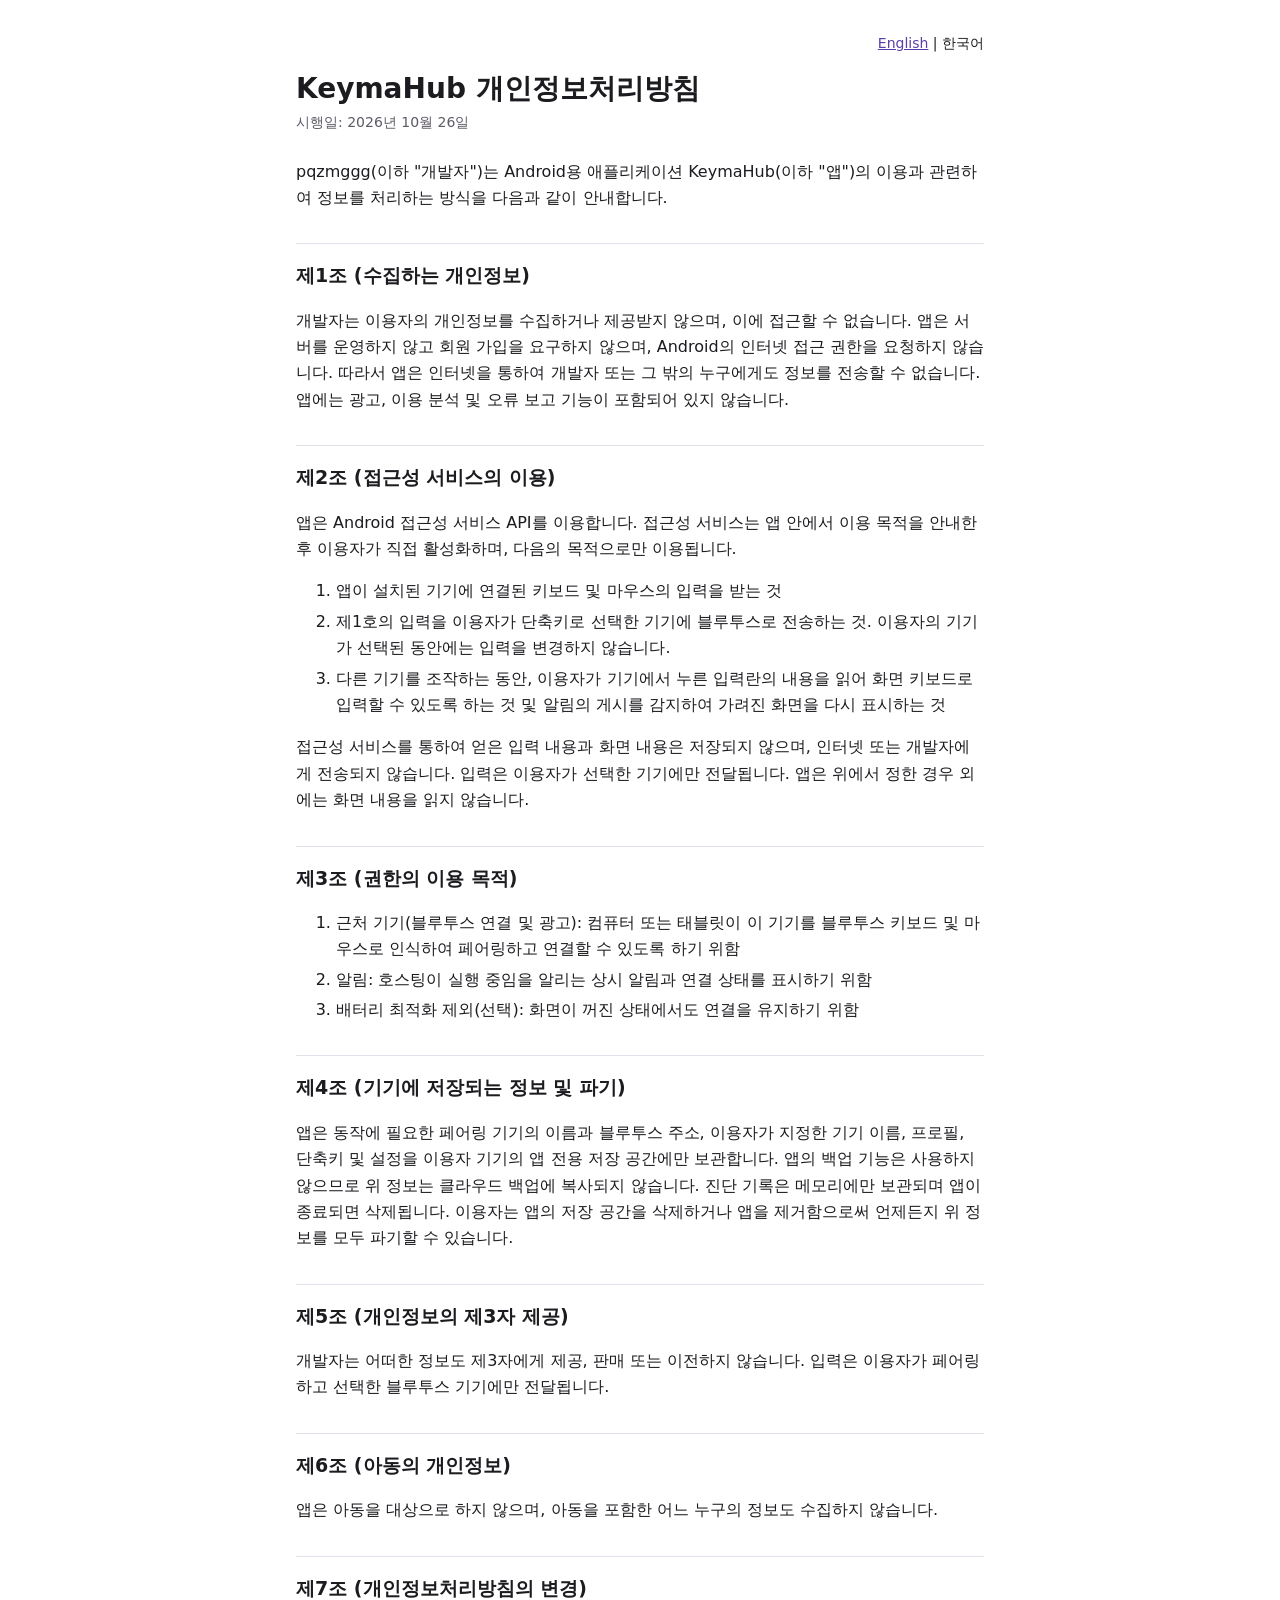
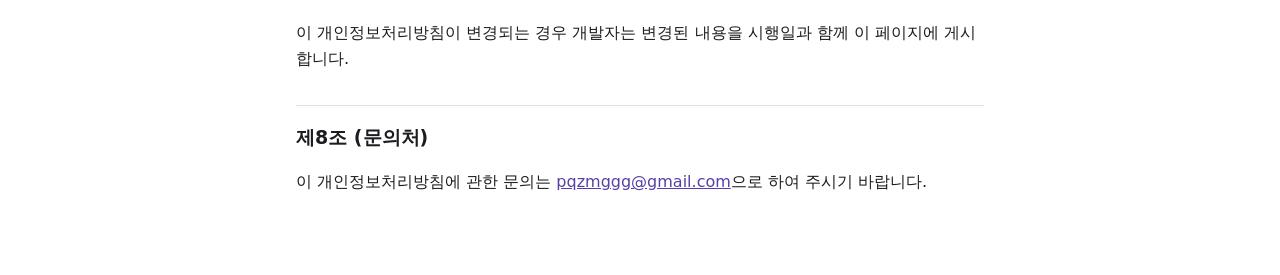
==== ko/index.html @ 41c07978 "개인정보처리방침: 조항 형식의 문어체로 다시 쓰기, 가운데 점 제거" ====
<!doctype html>
<html lang="ko">
<head>
<meta charset="utf-8">
<meta name="viewport" content="width=device-width, initial-scale=1">
<title>KeymaHub 개인정보처리방침</title>
<link rel="stylesheet" href="../style.css">
</head>
<body>
<main>
<nav><a href="../" hreflang="en">English</a> | 한국어</nav>
<h1>KeymaHub 개인정보처리방침</h1>
<p class="meta">시행일: 2026년 10월 26일</p>

<p>pqzmggg(이하 "개발자")는 Android용 애플리케이션 KeymaHub(이하 "앱")의 이용과 관련하여 정보를 처리하는 방식을 다음과 같이 안내합니다.</p>

<h2>제1조 (수집하는 개인정보)</h2>
<p>개발자는 이용자의 개인정보를 수집하거나 제공받지 않으며, 이에 접근할 수 없습니다. 앱은 서버를 운영하지 않고 회원 가입을 요구하지 않으며, Android의 인터넷 접근 권한을 요청하지 않습니다. 따라서 앱은 인터넷을 통하여 개발자 또는 그 밖의 누구에게도 정보를 전송할 수 없습니다. 앱에는 광고, 이용 분석 및 오류 보고 기능이 포함되어 있지 않습니다.</p>

<h2>제2조 (접근성 서비스의 이용)</h2>
<p>앱은 Android 접근성 서비스 API를 이용합니다. 접근성 서비스는 앱 안에서 이용 목적을 안내한 후 이용자가 직접 활성화하며, 다음의 목적으로만 이용됩니다.</p>
<ol>
<li>앱이 설치된 기기에 연결된 키보드 및 마우스의 입력을 받는 것</li>
<li>제1호의 입력을 이용자가 단축키로 선택한 기기에 블루투스로 전송하는 것. 이용자의 기기가 선택된 동안에는 입력을 변경하지 않습니다.</li>
<li>다른 기기를 조작하는 동안, 이용자가 기기에서 누른 입력란의 내용을 읽어 화면 키보드로 입력할 수 있도록 하는 것 및 알림의 게시를 감지하여 가려진 화면을 다시 표시하는 것</li>
</ol>
<p>접근성 서비스를 통하여 얻은 입력 내용과 화면 내용은 저장되지 않으며, 인터넷 또는 개발자에게 전송되지 않습니다. 입력은 이용자가 선택한 기기에만 전달됩니다. 앱은 위에서 정한 경우 외에는 화면 내용을 읽지 않습니다.</p>

<h2>제3조 (권한의 이용 목적)</h2>
<ol>
<li>근처 기기(블루투스 연결 및 광고): 컴퓨터 또는 태블릿이 이 기기를 블루투스 키보드 및 마우스로 인식하여 페어링하고 연결할 수 있도록 하기 위함</li>
<li>알림: 호스팅이 실행 중임을 알리는 상시 알림과 연결 상태를 표시하기 위함</li>
<li>배터리 최적화 제외(선택): 화면이 꺼진 상태에서도 연결을 유지하기 위함</li>
</ol>

<h2>제4조 (기기에 저장되는 정보 및 파기)</h2>
<p>앱은 동작에 필요한 페어링 기기의 이름과 블루투스 주소, 이용자가 지정한 기기 이름, 프로필, 단축키 및 설정을 이용자 기기의 앱 전용 저장 공간에만 보관합니다. 앱의 백업 기능은 사용하지 않으므로 위 정보는 클라우드 백업에 복사되지 않습니다. 진단 기록은 메모리에만 보관되며 앱이 종료되면 삭제됩니다. 이용자는 앱의 저장 공간을 삭제하거나 앱을 제거함으로써 언제든지 위 정보를 모두 파기할 수 있습니다.</p>

<h2>제5조 (개인정보의 제3자 제공)</h2>
<p>개발자는 어떠한 정보도 제3자에게 제공, 판매 또는 이전하지 않습니다. 입력은 이용자가 페어링하고 선택한 블루투스 기기에만 전달됩니다.</p>

<h2>제6조 (아동의 개인정보)</h2>
<p>앱은 아동을 대상으로 하지 않으며, 아동을 포함한 어느 누구의 정보도 수집하지 않습니다.</p>

<h2>제7조 (개인정보처리방침의 변경)</h2>
<p>이 개인정보처리방침이 변경되는 경우 개발자는 변경된 내용을 시행일과 함께 이 페이지에 게시합니다.</p>

<h2>제8조 (문의처)</h2>
<p>이 개인정보처리방침에 관한 문의는 <a href="mailto:pqzmggg@gmail.com">pqzmggg@gmail.com</a>으로 하여 주시기 바랍니다.</p>
</main>
</body>
</html>
---- style.css ----
:root { --bg: #ffffff; --fg: #1c1b1f; --muted: #5f5b66; --accent: #5b3fa8; --line: #e4e0ea; }
@media (prefers-color-scheme: dark) {
  :root { --bg: #141218; --fg: #e6e0e9; --muted: #b0a9b8; --accent: #cfbcff; --line: #2f2a36; }
}
* { box-sizing: border-box; }
body { margin: 0; background: var(--bg); color: var(--fg); font: 16px/1.65 system-ui, -apple-system, "Segoe UI", Roboto, "Noto Sans KR", sans-serif; }
main { max-width: 720px; margin: 0 auto; padding: 32px 16px 64px; }
nav { text-align: right; font-size: 14px; }
a { color: var(--accent); }
h1 { font-size: 28px; line-height: 1.3; margin: 16px 0 4px; }
h2 { font-size: 19px; margin: 32px 0 8px; padding-top: 16px; border-top: 1px solid var(--line); }
.meta { color: var(--muted); font-size: 14px; margin: 0 0 24px; }

li { margin: 4px 0; }
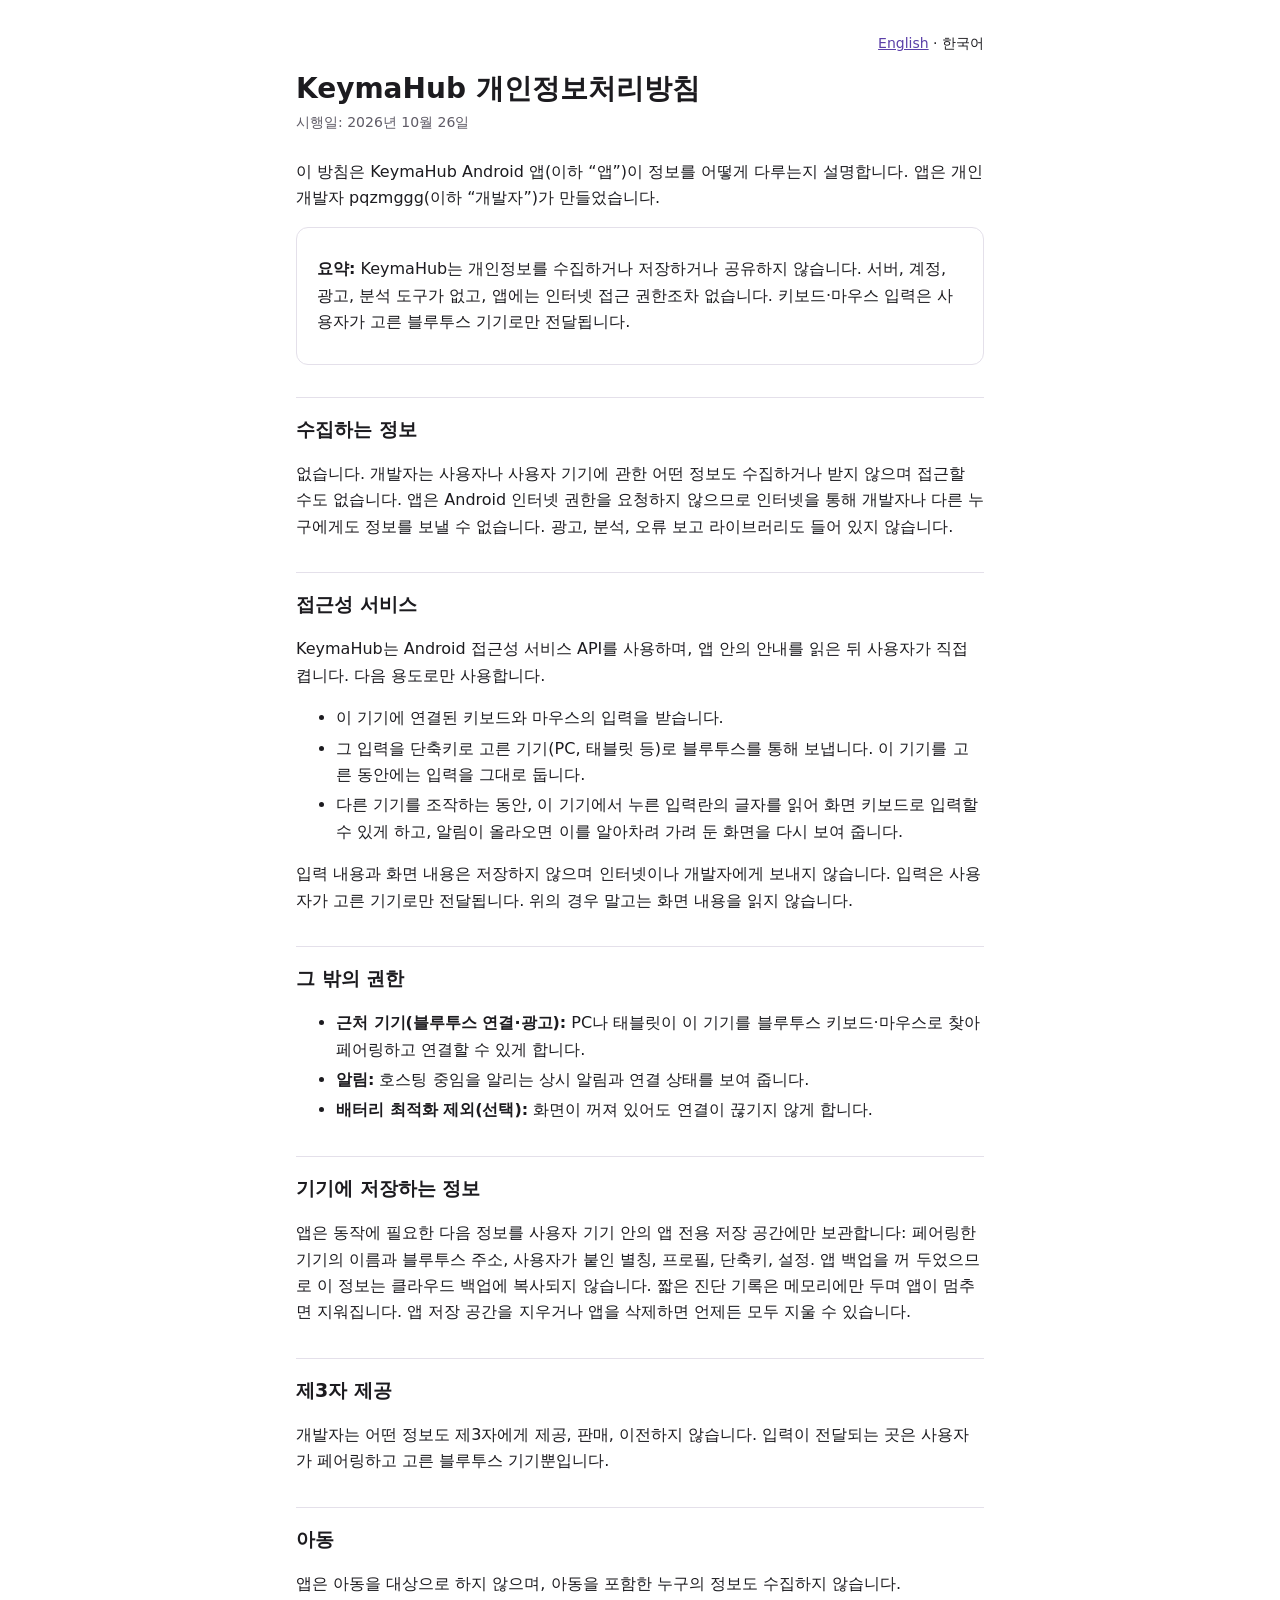
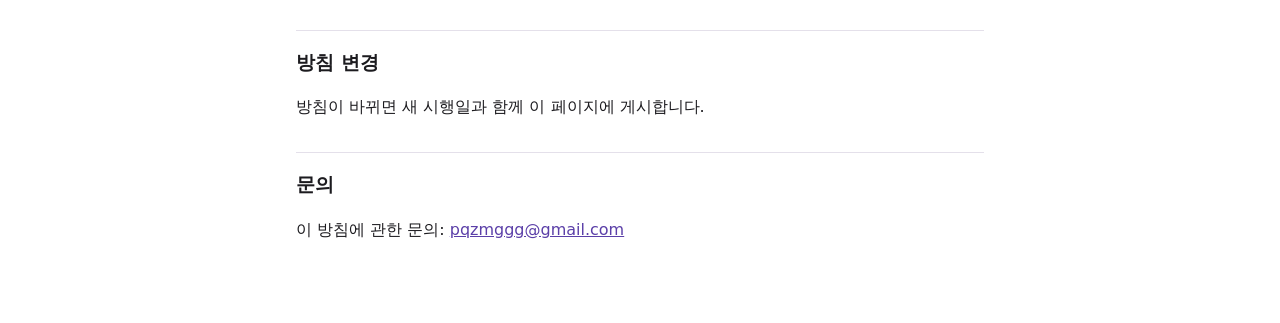
==== commit 6995d0dc: "개인정보처리방침 (영어, 한국어) GitHub Pages 페이지" ====
--- a/ko/index.html
+++ b/ko/index.html
@@ -8,45 +8,49 @@
 </head>
 <body>
 <main>
-<nav><a href="../" hreflang="en">English</a> | 한국어</nav>
+<nav><a href="../" hreflang="en">English</a> · 한국어</nav>
 <h1>KeymaHub 개인정보처리방침</h1>
 <p class="meta">시행일: 2026년 10월 26일</p>
 
-<p>pqzmggg(이하 "개발자")는 Android용 애플리케이션 KeymaHub(이하 "앱")의 이용과 관련하여 정보를 처리하는 방식을 다음과 같이 안내합니다.</p>
+<p>이 방침은 KeymaHub Android 앱(이하 “앱”)이 정보를 어떻게 다루는지 설명합니다. 앱은 개인 개발자 pqzmggg(이하 “개발자”)가 만들었습니다.</p>
 
-<h2>제1조 (수집하는 개인정보)</h2>
-<p>개발자는 이용자의 개인정보를 수집하거나 제공받지 않으며, 이에 접근할 수 없습니다. 앱은 서버를 운영하지 않고 회원 가입을 요구하지 않으며, Android의 인터넷 접근 권한을 요청하지 않습니다. 따라서 앱은 인터넷을 통하여 개발자 또는 그 밖의 누구에게도 정보를 전송할 수 없습니다. 앱에는 광고, 이용 분석 및 오류 보고 기능이 포함되어 있지 않습니다.</p>
+<div class="summary">
+<p><strong>요약:</strong> KeymaHub는 개인정보를 수집하거나 저장하거나 공유하지 않습니다. 서버, 계정, 광고, 분석 도구가 없고, 앱에는 인터넷 접근 권한조차 없습니다. 키보드·마우스 입력은 사용자가 고른 블루투스 기기로만 전달됩니다.</p>
+</div>
 
-<h2>제2조 (접근성 서비스의 이용)</h2>
-<p>앱은 Android 접근성 서비스 API를 이용합니다. 접근성 서비스는 앱 안에서 이용 목적을 안내한 후 이용자가 직접 활성화하며, 다음의 목적으로만 이용됩니다.</p>
-<ol>
-<li>앱이 설치된 기기에 연결된 키보드 및 마우스의 입력을 받는 것</li>
-<li>제1호의 입력을 이용자가 단축키로 선택한 기기에 블루투스로 전송하는 것. 이용자의 기기가 선택된 동안에는 입력을 변경하지 않습니다.</li>
-<li>다른 기기를 조작하는 동안, 이용자가 기기에서 누른 입력란의 내용을 읽어 화면 키보드로 입력할 수 있도록 하는 것 및 알림의 게시를 감지하여 가려진 화면을 다시 표시하는 것</li>
-</ol>
-<p>접근성 서비스를 통하여 얻은 입력 내용과 화면 내용은 저장되지 않으며, 인터넷 또는 개발자에게 전송되지 않습니다. 입력은 이용자가 선택한 기기에만 전달됩니다. 앱은 위에서 정한 경우 외에는 화면 내용을 읽지 않습니다.</p>
+<h2>수집하는 정보</h2>
+<p>없습니다. 개발자는 사용자나 사용자 기기에 관한 어떤 정보도 수집하거나 받지 않으며 접근할 수도 없습니다. 앱은 Android 인터넷 권한을 요청하지 않으므로 인터넷을 통해 개발자나 다른 누구에게도 정보를 보낼 수 없습니다. 광고, 분석, 오류 보고 라이브러리도 들어 있지 않습니다.</p>
 
-<h2>제3조 (권한의 이용 목적)</h2>
-<ol>
-<li>근처 기기(블루투스 연결 및 광고): 컴퓨터 또는 태블릿이 이 기기를 블루투스 키보드 및 마우스로 인식하여 페어링하고 연결할 수 있도록 하기 위함</li>
-<li>알림: 호스팅이 실행 중임을 알리는 상시 알림과 연결 상태를 표시하기 위함</li>
-<li>배터리 최적화 제외(선택): 화면이 꺼진 상태에서도 연결을 유지하기 위함</li>
-</ol>
+<h2>접근성 서비스</h2>
+<p>KeymaHub는 Android 접근성 서비스 API를 사용하며, 앱 안의 안내를 읽은 뒤 사용자가 직접 켭니다. 다음 용도로만 사용합니다.</p>
+<ul>
+<li>이 기기에 연결된 키보드와 마우스의 입력을 받습니다.</li>
+<li>그 입력을 단축키로 고른 기기(PC, 태블릿 등)로 블루투스를 통해 보냅니다. 이 기기를 고른 동안에는 입력을 그대로 둡니다.</li>
+<li>다른 기기를 조작하는 동안, 이 기기에서 누른 입력란의 글자를 읽어 화면 키보드로 입력할 수 있게 하고, 알림이 올라오면 이를 알아차려 가려 둔 화면을 다시 보여 줍니다.</li>
+</ul>
+<p>입력 내용과 화면 내용은 저장하지 않으며 인터넷이나 개발자에게 보내지 않습니다. 입력은 사용자가 고른 기기로만 전달됩니다. 위의 경우 말고는 화면 내용을 읽지 않습니다.</p>
 
-<h2>제4조 (기기에 저장되는 정보 및 파기)</h2>
-<p>앱은 동작에 필요한 페어링 기기의 이름과 블루투스 주소, 이용자가 지정한 기기 이름, 프로필, 단축키 및 설정을 이용자 기기의 앱 전용 저장 공간에만 보관합니다. 앱의 백업 기능은 사용하지 않으므로 위 정보는 클라우드 백업에 복사되지 않습니다. 진단 기록은 메모리에만 보관되며 앱이 종료되면 삭제됩니다. 이용자는 앱의 저장 공간을 삭제하거나 앱을 제거함으로써 언제든지 위 정보를 모두 파기할 수 있습니다.</p>
+<h2>그 밖의 권한</h2>
+<ul>
+<li><strong>근처 기기(블루투스 연결·광고):</strong> PC나 태블릿이 이 기기를 블루투스 키보드·마우스로 찾아 페어링하고 연결할 수 있게 합니다.</li>
+<li><strong>알림:</strong> 호스팅 중임을 알리는 상시 알림과 연결 상태를 보여 줍니다.</li>
+<li><strong>배터리 최적화 제외(선택):</strong> 화면이 꺼져 있어도 연결이 끊기지 않게 합니다.</li>
+</ul>
 
-<h2>제5조 (개인정보의 제3자 제공)</h2>
-<p>개발자는 어떠한 정보도 제3자에게 제공, 판매 또는 이전하지 않습니다. 입력은 이용자가 페어링하고 선택한 블루투스 기기에만 전달됩니다.</p>
+<h2>기기에 저장하는 정보</h2>
+<p>앱은 동작에 필요한 다음 정보를 사용자 기기 안의 앱 전용 저장 공간에만 보관합니다: 페어링한 기기의 이름과 블루투스 주소, 사용자가 붙인 별칭, 프로필, 단축키, 설정. 앱 백업을 꺼 두었으므로 이 정보는 클라우드 백업에 복사되지 않습니다. 짧은 진단 기록은 메모리에만 두며 앱이 멈추면 지워집니다. 앱 저장 공간을 지우거나 앱을 삭제하면 언제든 모두 지울 수 있습니다.</p>
 
-<h2>제6조 (아동의 개인정보)</h2>
-<p>앱은 아동을 대상으로 하지 않으며, 아동을 포함한 어느 누구의 정보도 수집하지 않습니다.</p>
+<h2>제3자 제공</h2>
+<p>개발자는 어떤 정보도 제3자에게 제공, 판매, 이전하지 않습니다. 입력이 전달되는 곳은 사용자가 페어링하고 고른 블루투스 기기뿐입니다.</p>
 
-<h2>제7조 (개인정보처리방침의 변경)</h2>
-<p>이 개인정보처리방침이 변경되는 경우 개발자는 변경된 내용을 시행일과 함께 이 페이지에 게시합니다.</p>
+<h2>아동</h2>
+<p>앱은 아동을 대상으로 하지 않으며, 아동을 포함한 누구의 정보도 수집하지 않습니다.</p>
 
-<h2>제8조 (문의처)</h2>
-<p>이 개인정보처리방침에 관한 문의는 <a href="mailto:pqzmggg@gmail.com">pqzmggg@gmail.com</a>으로 하여 주시기 바랍니다.</p>
+<h2>방침 변경</h2>
+<p>방침이 바뀌면 새 시행일과 함께 이 페이지에 게시합니다.</p>
+
+<h2>문의</h2>
+<p>이 방침에 관한 문의: <a href="mailto:pqzmggg@gmail.com">pqzmggg@gmail.com</a></p>
 </main>
 </body>
 </html>
--- a/style.css
+++ b/style.css
@@ -10,5 +10,5 @@
 h1 { font-size: 28px; line-height: 1.3; margin: 16px 0 4px; }
 h2 { font-size: 19px; margin: 32px 0 8px; padding-top: 16px; border-top: 1px solid var(--line); }
 .meta { color: var(--muted); font-size: 14px; margin: 0 0 24px; }
-
+.summary { border: 1px solid var(--line); border-radius: 12px; padding: 12px 20px; }
 li { margin: 4px 0; }
